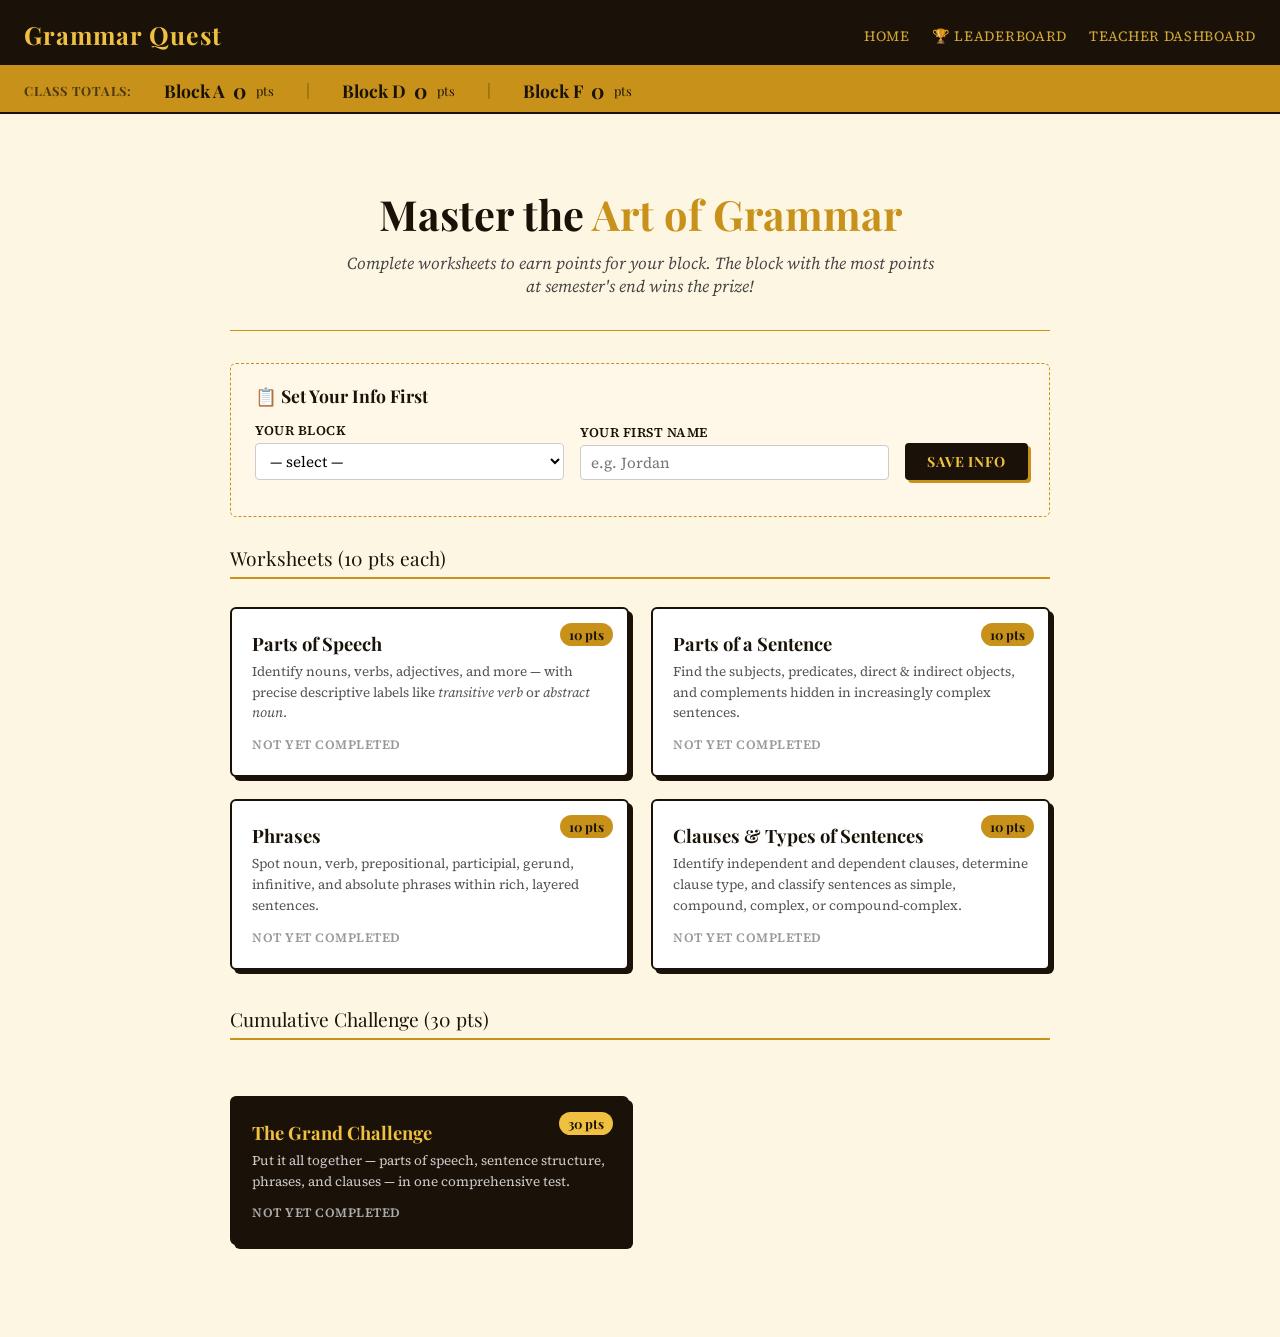
==== index.html @ 2d9fc7bc "Add files via upload" ====
<!DOCTYPE html>
<html lang="en">
<head>
<meta charset="UTF-8">
<meta name="viewport" content="width=device-width, initial-scale=1">
<title>Grammar Quest — Worksheets</title>
<link rel="stylesheet" href="css/style.css">
<style>
  .hero {
    text-align: center;
    padding: 44px 20px 32px;
    border-bottom: 1.5px solid var(--gold);
    margin-bottom: 32px;
  }
  .hero h2 {
    font-family: 'Playfair Display', serif;
    font-size: 2.6rem;
    color: var(--ink);
    line-height: 1.15;
  }
  .hero h2 span { color: var(--gold); }
  .hero p {
    font-size: 1.05rem;
    color: #444;
    margin: 14px auto 0;
    max-width: 600px;
    font-style: italic;
  }
  .section-title {
    font-family: 'Playfair Display', serif;
    font-size: 1.2rem;
    color: var(--ink);
    margin-bottom: 6px;
    padding-bottom: 6px;
    border-bottom: 2px solid var(--gold);
  }
  .cumulative-card {
    background: var(--ink);
    color: var(--gold-light);
    margin-top: 28px;
  }
  .cumulative-card h3 { color: var(--gold-light); }
  .cumulative-card p  { color: #ccc; }
  .cumulative-card .card-pts { background: var(--gold-light); color: var(--ink); }
  .id-block {
    background: #fff8e8;
    border: 1.5px dashed var(--gold);
    border-radius: var(--radius);
    padding: 20px 24px;
    margin-bottom: 28px;
  }
  .id-block h4 { font-family: 'Playfair Display', serif; font-size: 1.1rem; margin-bottom: 14px; }
  .id-row { display: flex; gap: 16px; flex-wrap: wrap; align-items: flex-end; }
  .id-row .field { flex:1; min-width: 120px; }
  .id-row label { font-size:.83rem; font-weight:600; letter-spacing:.04em; text-transform:uppercase; display:block; margin-bottom:4px; }
  .id-row select, .id-row input {
    font-family:'Source Serif 4',serif; font-size:.95rem;
    border:1.5px solid #ccc; padding:6px 10px; border-radius:4px; background:#fff; width:100%;
  }
  #id-status { font-size:.83rem; color:var(--correct); padding-bottom:6px; }
</style>
</head>
<body>

<header class="site-header">
  <h1>Grammar Quest</h1>
  <nav>
    <a href="index.html">Home</a>
    <a href="leaderboard.html">🏆 Leaderboard</a>
    <a href="teacher.html">Teacher Dashboard</a>
  </nav>
</header>

<div class="scoreboard-bar" id="scoreboard-bar"></div>

<div class="page">

  <div class="hero">
    <h2>Master the <span>Art of Grammar</span></h2>
    <p>Complete worksheets to earn points for your block. The block with the most points at semester's end wins the prize!</p>
  </div>

  <!-- Student Identity -->
  <div class="id-block">
    <h4>📋 Set Your Info First</h4>
    <div class="id-row">
      <div class="field">
        <label for="gg-block">Your Block</label>
        <select id="gg-block">
          <option value="">— select —</option>
          <option value="A">Block A</option>
          <option value="D">Block D</option>
          <option value="F">Block F</option>
        </select>
      </div>
      <div class="field">
        <label for="gg-name">Your First Name</label>
        <input id="gg-name" type="text" placeholder="e.g. Jordan" maxlength="40">
      </div>
      <div class="field" style="flex:0">
        <label>&nbsp;</label>
        <button onclick="saveId()" class="submit-btn" style="padding:7px 20px;font-size:.88rem;white-space:nowrap">Save Info</button>
      </div>
    </div>
    <div id="id-status" style="margin-top:10px"></div>
  </div>

  <!-- Worksheet Grid -->
  <div class="section-title">Worksheets (10 pts each)</div>
  <div class="worksheet-grid">

    <a class="ws-card" href="worksheets/parts-of-speech.html">
      <span class="card-pts">10 pts</span>
      <h3>Parts of Speech</h3>
      <p>Identify nouns, verbs, adjectives, and more — with precise descriptive labels like <em>transitive verb</em> or <em>abstract noun</em>.</p>
      <div class="card-status pending" id="status-pos">Not yet completed</div>
    </a>

    <a class="ws-card" href="worksheets/parts-of-sentence.html">
      <span class="card-pts">10 pts</span>
      <h3>Parts of a Sentence</h3>
      <p>Find the subjects, predicates, direct & indirect objects, and complements hidden in increasingly complex sentences.</p>
      <div class="card-status pending" id="status-pos2">Not yet completed</div>
    </a>

    <a class="ws-card" href="worksheets/phrases.html">
      <span class="card-pts">10 pts</span>
      <h3>Phrases</h3>
      <p>Spot noun, verb, prepositional, participial, gerund, infinitive, and absolute phrases within rich, layered sentences.</p>
      <div class="card-status pending" id="status-phr">Not yet completed</div>
    </a>

    <a class="ws-card" href="worksheets/clauses.html">
      <span class="card-pts">10 pts</span>
      <h3>Clauses &amp; Types of Sentences</h3>
      <p>Identify independent and dependent clauses, determine clause type, and classify sentences as simple, compound, complex, or compound-complex.</p>
      <div class="card-status pending" id="status-cls">Not yet completed</div>
    </a>

  </div>

  <!-- Cumulative -->
  <div class="section-title" style="margin-top:36px">Cumulative Challenge (30 pts)</div>
  <div class="worksheet-grid">
    <a class="ws-card cumulative-card" href="worksheets/cumulative.html">
      <span class="card-pts">30 pts</span>
      <h3>The Grand Challenge</h3>
      <p>Put it all together — parts of speech, sentence structure, phrases, and clauses — in one comprehensive test.</p>
      <div class="card-status pending" id="status-cum" style="color:#aaa">Not yet completed</div>
    </a>
  </div>

  <!-- My scores summary -->
  <div id="my-scores" style="margin-top:36px; display:none">
    <div class="section-title">My Progress</div>
    <div id="scores-detail" style="margin-top:14px;font-size:.93rem;line-height:1.9"></div>
  </div>

</div>

<script src="js/core.js"></script>
<script>
  GG.renderScoreboardBar();

  // Prefill saved identity
  const s = GG.getStudent();
  if (s) {
    document.getElementById('gg-block').value = s.block;
    document.getElementById('gg-name').value  = s.name;
    document.getElementById('id-status').textContent = `✓ Saved as ${s.name} — Block ${s.block}`;
  }

  function saveId() {
    const block = document.getElementById('gg-block').value;
    const name  = document.getElementById('gg-name').value.trim();
    if (!block || !name) { alert('Please select your block and enter your first name.'); return; }
    GG.setStudent(block, name);
    document.getElementById('id-status').textContent = `✓ Saved as ${name} — Block ${block}`;
    GG.submitToLeaderboard({ block, name }, GG.getTotalPoints());
    GG.renderScoreboardBar();
  }

  // Show completion statuses
  const scores = GG.getScores();
  const map = {
    'parts-of-speech':    'status-pos',
    'parts-of-sentence':  'status-pos2',
    'phrases':            'status-phr',
    'clauses':            'status-cls',
    'cumulative':         'status-cum',
  };
  let detail = '';
  Object.entries(map).forEach(([id, elId]) => {
    const sc = scores[id];
    const el = document.getElementById(elId);
    if (sc) {
      el.className = 'card-status done';
      el.textContent = `✓ Completed — ${sc.points}/${sc.total} pts`;
      detail += `<div>📄 ${id.replace(/-/g,' ').replace(/\b\w/g,c=>c.toUpperCase())}: <strong>${sc.points}/${sc.total} pts</strong></div>`;
    }
  });

  const totalPts = GG.getTotalPoints();
  if (totalPts > 0 && s) {
    const myScores = document.getElementById('my-scores');
    myScores.style.display = 'block';
    document.getElementById('scores-detail').innerHTML = detail +
      `<div style="margin-top:8px;font-weight:700;font-size:1.05rem">Total: ${totalPts} points</div>`;
  }
</script>
</body>
</html>
---- css/style.css ----
@import url('https://fonts.googleapis.com/css2?family=Playfair+Display:wght@400;700;900&family=Source+Serif+4:ital,wght@0,300;0,400;0,600;1,400&display=swap');

:root {
  --ink: #1a1208;
  --parchment: #fdf6e3;
  --cream: #f5ead0;
  --gold: #c8921a;
  --gold-light: #f0c040;
  --red: #8b2020;
  --green: #1a5c2e;
  --blue: #1a3a5c;
  --highlight: #ffe066;
  --shadow: rgba(26,18,8,0.18);
  --correct: #1a5c2e;
  --wrong: #8b2020;
  --radius: 6px;
}

*, *::before, *::after { box-sizing: border-box; margin: 0; padding: 0; }

body {
  font-family: 'Source Serif 4', Georgia, serif;
  background: var(--parchment);
  color: var(--ink);
  min-height: 100vh;
  padding: 0 0 60px 0;
}

/* ─── Header ─── */
.site-header {
  background: var(--ink);
  color: var(--gold-light);
  padding: 18px 24px 14px;
  display: flex;
  align-items: center;
  justify-content: space-between;
  border-bottom: 3px solid var(--gold);
}
.site-header h1 {
  font-family: 'Playfair Display', serif;
  font-size: 1.55rem;
  letter-spacing: 0.04em;
}
.site-header nav a {
  color: var(--gold-light);
  text-decoration: none;
  margin-left: 18px;
  font-size: 0.88rem;
  letter-spacing: 0.05em;
  text-transform: uppercase;
  opacity: 0.85;
  transition: opacity 0.2s;
}
.site-header nav a:hover { opacity: 1; text-decoration: underline; }

/* ─── Leaderboard banner ─── */
.scoreboard-bar {
  background: var(--gold);
  color: var(--ink);
  padding: 8px 24px;
  display: flex;
  gap: 32px;
  align-items: center;
  font-family: 'Playfair Display', serif;
  font-weight: 700;
  font-size: 0.95rem;
  border-bottom: 2px solid var(--ink);
  flex-wrap: wrap;
}
.scoreboard-bar .block-score { display: flex; gap: 8px; align-items: center; }
.scoreboard-bar .block-label { font-size: 1.1rem; }
.scoreboard-bar .pts { font-size: 0.8rem; font-weight: 400; margin-left: 2px; }

/* ─── Page wrapper ─── */
.page { max-width: 860px; margin: 0 auto; padding: 32px 20px; }

/* ─── Hero / Worksheet card ─── */
.worksheet-header {
  border: 2px solid var(--ink);
  background: var(--cream);
  padding: 28px 32px 22px;
  margin-bottom: 32px;
  position: relative;
  box-shadow: 4px 4px 0 var(--ink);
}
.worksheet-header::before {
  content: '';
  position: absolute;
  top: 6px; left: 6px; right: -6px; bottom: -6px;
  border: 1.5px solid var(--gold);
  pointer-events: none;
}
.worksheet-header h2 {
  font-family: 'Playfair Display', serif;
  font-size: 2rem;
  color: var(--ink);
  margin-bottom: 6px;
}
.worksheet-header .subtitle {
  font-style: italic;
  color: var(--blue);
  font-size: 0.95rem;
  margin-bottom: 12px;
}
.worksheet-header .meta {
  display: flex; gap: 20px; flex-wrap: wrap;
  font-size: 0.82rem; color: #555; letter-spacing: 0.03em;
}
.badge {
  display: inline-block;
  background: var(--ink);
  color: var(--gold-light);
  font-family: 'Playfair Display', serif;
  font-size: 0.78rem;
  padding: 3px 10px;
  border-radius: 2px;
  letter-spacing: 0.08em;
  text-transform: uppercase;
}

/* ─── Student ID section ─── */
.student-id-section {
  background: #fff8e8;
  border: 1.5px solid var(--gold);
  padding: 18px 24px;
  margin-bottom: 28px;
  border-radius: var(--radius);
  display: flex;
  gap: 20px;
  flex-wrap: wrap;
  align-items: flex-end;
}
.student-id-section label {
  font-size: 0.85rem;
  font-weight: 600;
  letter-spacing: 0.04em;
  text-transform: uppercase;
  display: block;
  margin-bottom: 5px;
}
.student-id-section select,
.student-id-section input {
  font-family: 'Source Serif 4', serif;
  font-size: 0.95rem;
  border: 1.5px solid #bbb;
  padding: 6px 10px;
  border-radius: 4px;
  background: #fff;
  outline: none;
}
.student-id-section select:focus,
.student-id-section input:focus {
  border-color: var(--gold);
}
.student-id-section .field { flex: 1; min-width: 140px; }

/* ─── Instructions ─── */
.instructions {
  background: var(--blue);
  color: #e8f0ff;
  border-radius: var(--radius);
  padding: 14px 20px;
  font-size: 0.88rem;
  line-height: 1.7;
  margin-bottom: 28px;
}
.instructions strong { color: var(--gold-light); }

/* ─── Questions ─── */
.question-block {
  background: #fff;
  border: 1px solid #ddd;
  border-left: 4px solid var(--gold);
  border-radius: var(--radius);
  padding: 18px 20px;
  margin-bottom: 16px;
  transition: border-color 0.2s, box-shadow 0.2s;
}
.question-block.answered-correct {
  border-left-color: var(--correct);
  background: #f3fbf5;
}
.question-block.answered-wrong {
  border-left-color: var(--wrong);
  background: #fdf5f5;
}
.question-num {
  font-family: 'Playfair Display', serif;
  font-size: 0.78rem;
  font-weight: 700;
  color: var(--gold);
  letter-spacing: 0.1em;
  text-transform: uppercase;
  margin-bottom: 6px;
}
.question-text {
  font-size: 1.05rem;
  line-height: 1.75;
  margin-bottom: 12px;
}
.question-text mark {
  background: var(--highlight);
  padding: 1px 3px;
  border-radius: 2px;
  font-weight: 600;
}
.question-text strong {
  text-decoration: underline;
  text-decoration-color: var(--red);
  text-underline-offset: 3px;
}
.question-text em.phrase-mark {
  font-style: normal;
  border-bottom: 2px dashed var(--blue);
}

/* ─── Answer choices ─── */
.choices {
  display: flex;
  flex-direction: column;
  gap: 7px;
}
.choice-btn {
  font-family: 'Source Serif 4', serif;
  font-size: 0.92rem;
  text-align: left;
  background: var(--parchment);
  border: 1.5px solid #ccc;
  border-radius: 4px;
  padding: 8px 14px;
  cursor: pointer;
  transition: all 0.15s;
  display: flex;
  align-items: center;
  gap: 10px;
}
.choice-btn:hover:not(:disabled) {
  border-color: var(--gold);
  background: #fff8e0;
}
.choice-btn.selected { border-color: var(--gold); background: #fff8e0; font-weight: 600; }
.choice-btn.correct  { border-color: var(--correct); background: #e6f7ec; color: var(--correct); }
.choice-btn.wrong    { border-color: var(--wrong); background: #fde8e8; color: var(--wrong); }
.choice-btn:disabled { cursor: default; }
.choice-letter {
  font-family: 'Playfair Display', serif;
  font-weight: 700;
  width: 22px;
  height: 22px;
  border-radius: 50%;
  background: #ddd;
  display: flex;
  align-items: center;
  justify-content: center;
  font-size: 0.78rem;
  flex-shrink: 0;
}
.choice-btn.correct .choice-letter { background: var(--correct); color: #fff; }
.choice-btn.wrong   .choice-letter { background: var(--wrong); color: #fff; }

/* ─── Feedback ─── */
.feedback {
  margin-top: 10px;
  font-size: 0.85rem;
  line-height: 1.6;
  padding: 8px 12px;
  border-radius: 4px;
  display: none;
}
.feedback.show { display: block; }
.feedback.correct-fb { background: #e6f7ec; color: var(--correct); border-left: 3px solid var(--correct); }
.feedback.wrong-fb   { background: #fde8e8; color: var(--wrong); border-left: 3px solid var(--wrong); }

/* ─── Progress & Submit ─── */
.progress-bar-wrap {
  background: #e0d8c8;
  border-radius: 20px;
  height: 10px;
  margin-bottom: 8px;
  overflow: hidden;
}
.progress-bar-fill {
  height: 100%;
  background: linear-gradient(90deg, var(--gold), var(--gold-light));
  border-radius: 20px;
  transition: width 0.4s ease;
}
.progress-text {
  font-size: 0.82rem;
  color: #777;
  margin-bottom: 24px;
}

.submit-btn {
  font-family: 'Playfair Display', serif;
  font-size: 1.05rem;
  font-weight: 700;
  background: var(--ink);
  color: var(--gold-light);
  border: 2px solid var(--ink);
  padding: 12px 36px;
  cursor: pointer;
  letter-spacing: 0.06em;
  text-transform: uppercase;
  border-radius: 4px;
  transition: all 0.2s;
  box-shadow: 3px 3px 0 var(--gold);
}
.submit-btn:hover:not(:disabled) {
  background: var(--gold);
  color: var(--ink);
  box-shadow: none;
  transform: translate(2px, 2px);
}
.submit-btn:disabled { opacity: 0.5; cursor: default; }

/* ─── Results panel ─── */
.results-panel {
  display: none;
  background: var(--ink);
  color: var(--gold-light);
  border-radius: var(--radius);
  padding: 30px 28px;
  margin-top: 30px;
  text-align: center;
  box-shadow: 5px 5px 0 var(--gold);
}
.results-panel.show { display: block; }
.results-panel h3 {
  font-family: 'Playfair Display', serif;
  font-size: 1.8rem;
  margin-bottom: 8px;
}
.results-panel .score-big {
  font-family: 'Playfair Display', serif;
  font-size: 3.5rem;
  font-weight: 900;
  color: var(--gold-light);
  line-height: 1;
  margin: 12px 0;
}
.results-panel .score-sub { font-size: 0.95rem; opacity: 0.8; margin-bottom: 20px; }
.results-panel .saved-msg {
  background: rgba(255,255,255,0.1);
  padding: 10px 16px;
  border-radius: 4px;
  font-size: 0.88rem;
  margin-top: 14px;
}

/* ─── Index page grid ─── */
.worksheet-grid {
  display: grid;
  grid-template-columns: repeat(auto-fill, minmax(260px, 1fr));
  gap: 22px;
  margin-top: 28px;
}
.ws-card {
  background: #fff;
  border: 2px solid var(--ink);
  border-radius: var(--radius);
  padding: 22px 20px;
  text-decoration: none;
  color: var(--ink);
  display: block;
  transition: all 0.18s;
  box-shadow: 4px 4px 0 var(--ink);
  position: relative;
}
.ws-card:hover {
  transform: translate(-2px, -2px);
  box-shadow: 6px 6px 0 var(--gold);
}
.ws-card .card-pts {
  position: absolute;
  top: 14px; right: 14px;
  background: var(--gold);
  color: var(--ink);
  font-family: 'Playfair Display', serif;
  font-weight: 700;
  font-size: 0.82rem;
  padding: 3px 9px;
  border-radius: 12px;
}
.ws-card h3 {
  font-family: 'Playfair Display', serif;
  font-size: 1.15rem;
  margin-bottom: 6px;
  padding-right: 56px;
}
.ws-card p {
  font-size: 0.84rem;
  color: #555;
  line-height: 1.55;
}
.ws-card .card-status {
  margin-top: 12px;
  font-size: 0.8rem;
  font-weight: 600;
  letter-spacing: 0.04em;
  text-transform: uppercase;
}
.ws-card .card-status.done { color: var(--correct); }
.ws-card .card-status.pending { color: #999; }

/* ─── Leaderboard page ─── */
.leaderboard-table {
  width: 100%;
  border-collapse: collapse;
  margin-top: 20px;
  font-size: 0.95rem;
}
.leaderboard-table th {
  background: var(--ink);
  color: var(--gold-light);
  font-family: 'Playfair Display', serif;
  font-weight: 700;
  padding: 10px 14px;
  text-align: left;
  letter-spacing: 0.05em;
}
.leaderboard-table td {
  padding: 10px 14px;
  border-bottom: 1px solid #e0d8c8;
}
.leaderboard-table tr:nth-child(even) td { background: var(--cream); }
.leaderboard-table tr:hover td { background: #fff8e0; }
.rank-1 td { font-weight: 700; color: var(--gold); }

/* ─── Responsive ─── */
@media (max-width: 600px) {
  .site-header { flex-direction: column; align-items: flex-start; gap: 8px; }
  .worksheet-header { padding: 20px 16px; }
  .worksheet-header h2 { font-size: 1.4rem; }
  .page { padding: 20px 12px; }
  .student-id-section { flex-direction: column; }
}
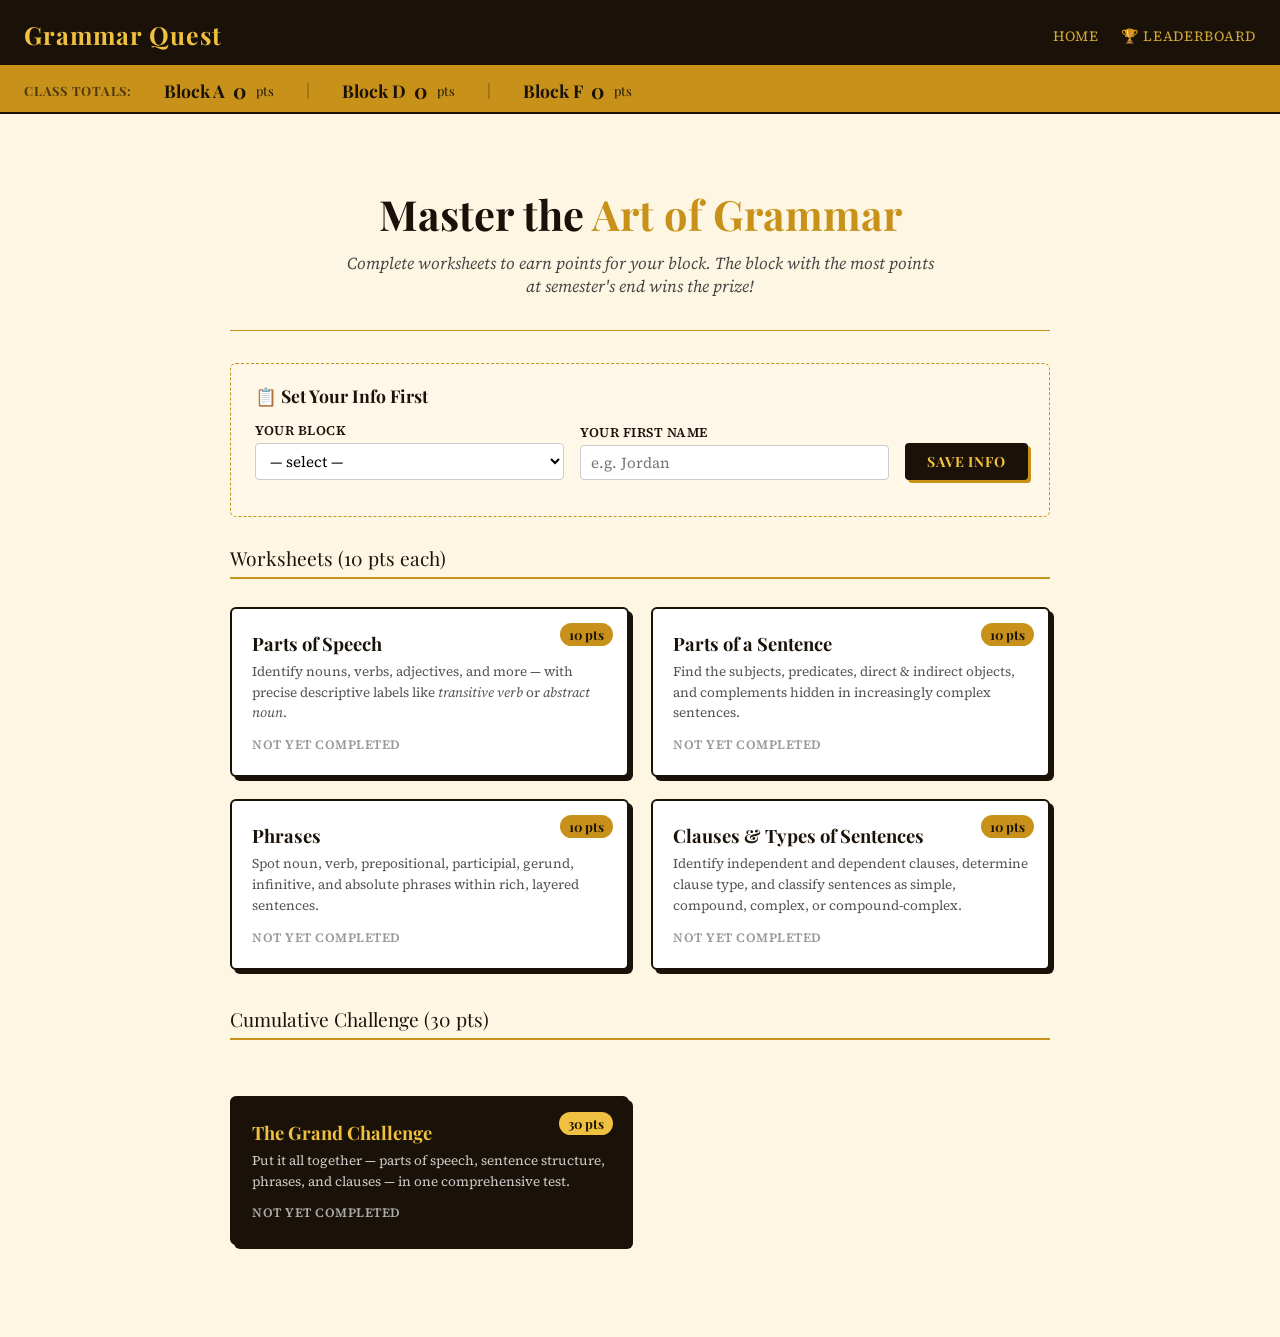
==== commit ac601a38: "Update index.html removed teacher dashboard link" ====
--- a/index.html
+++ b/index.html
@@ -67,7 +67,6 @@
   <nav>
     <a href="index.html">Home</a>
     <a href="leaderboard.html">🏆 Leaderboard</a>
-    <a href="teacher.html">Teacher Dashboard</a>
   </nav>
 </header>
 
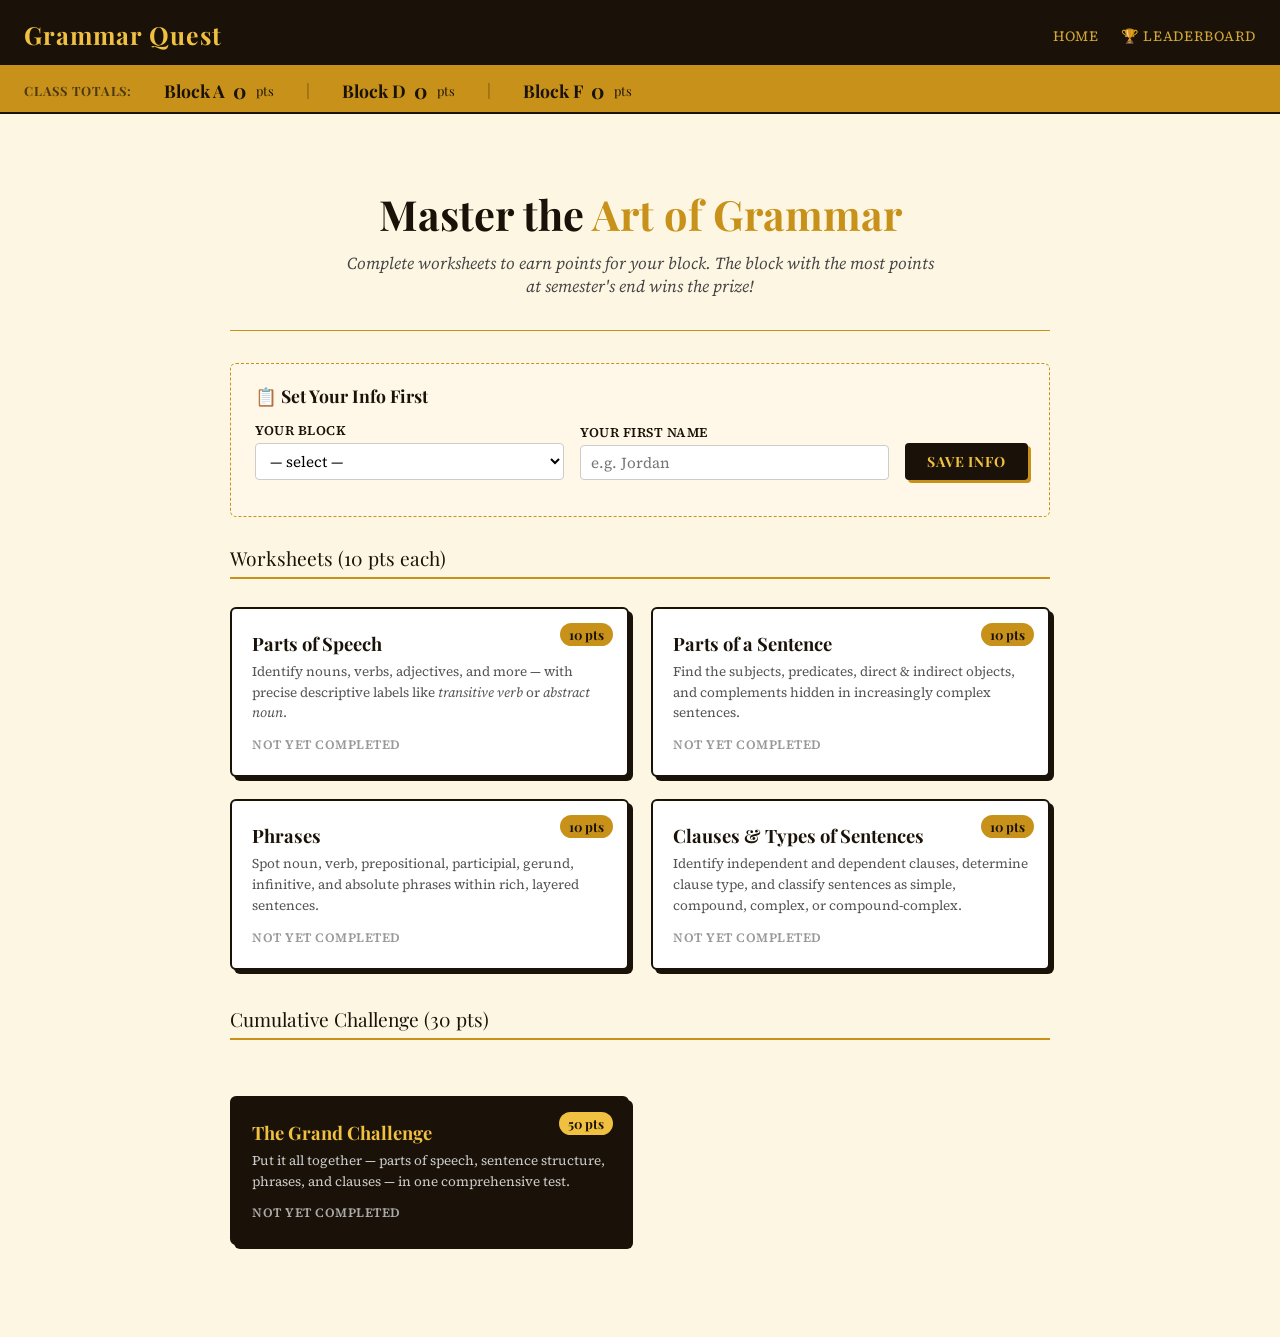
==== commit b5d42dcf: "Update index.html updating point values" ====
--- a/index.html
+++ b/index.html
@@ -142,7 +142,7 @@
   <div class="section-title" style="margin-top:36px">Cumulative Challenge (30 pts)</div>
   <div class="worksheet-grid">
     <a class="ws-card cumulative-card" href="worksheets/cumulative.html">
-      <span class="card-pts">30 pts</span>
+      <span class="card-pts">50 pts</span>
       <h3>The Grand Challenge</h3>
       <p>Put it all together — parts of speech, sentence structure, phrases, and clauses — in one comprehensive test.</p>
       <div class="card-status pending" id="status-cum" style="color:#aaa">Not yet completed</div>
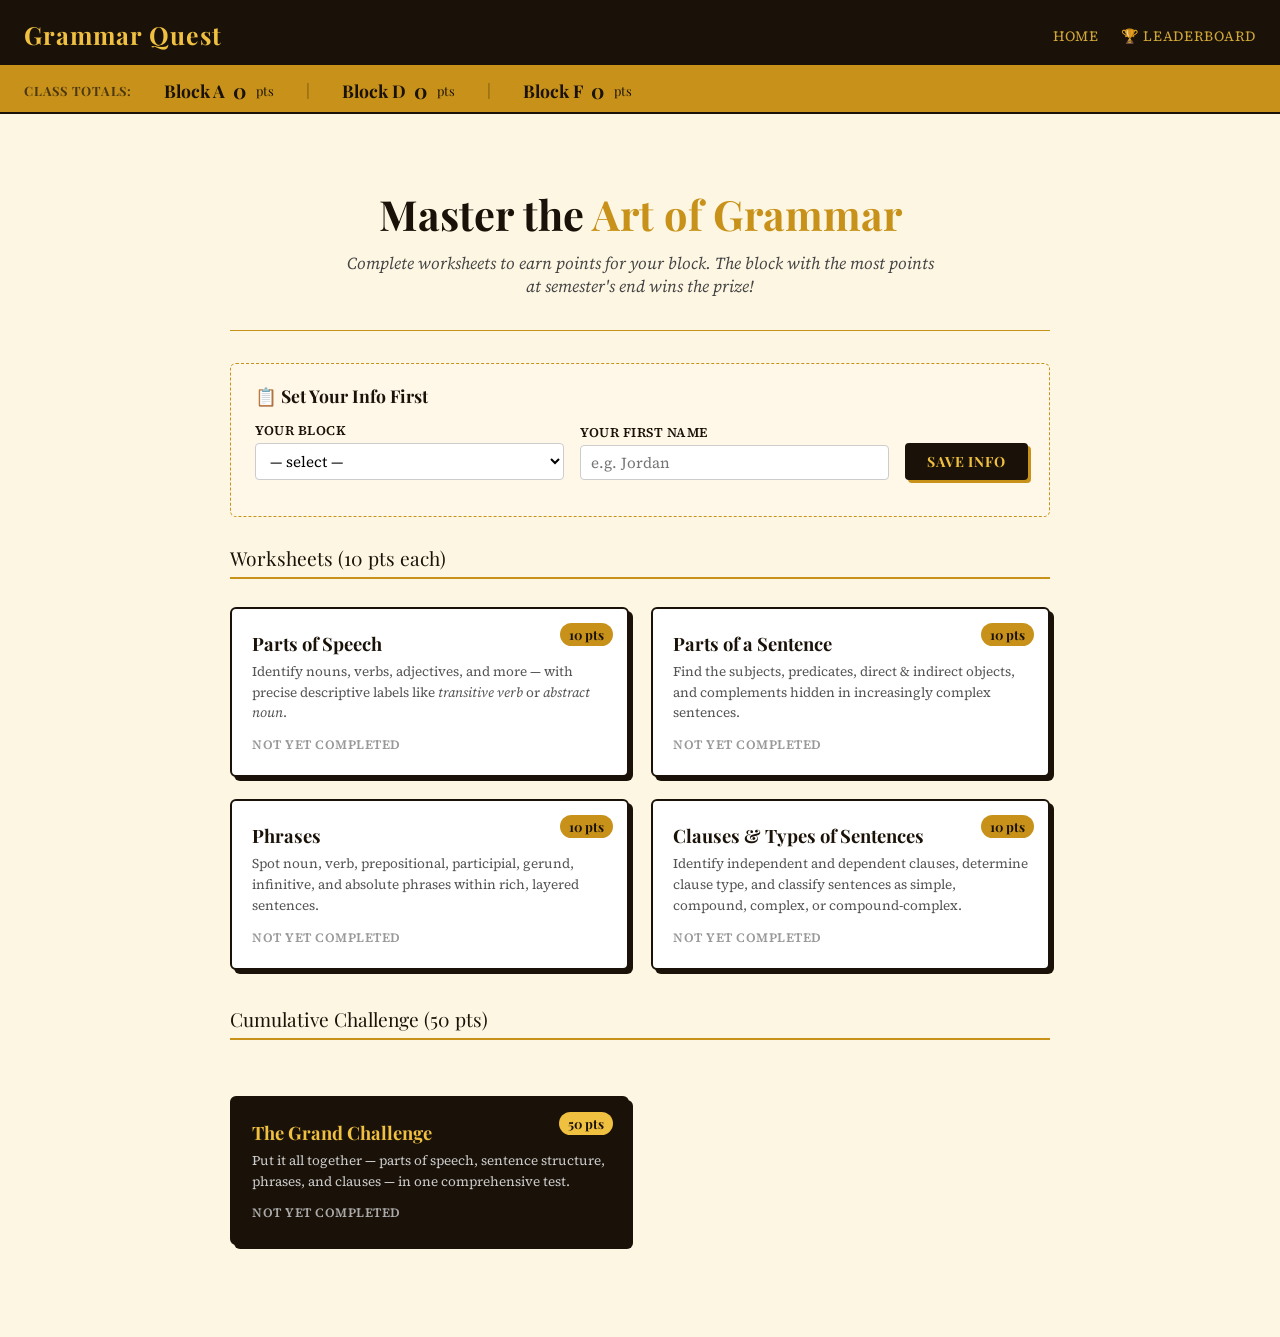
==== commit f9ebc8d8: "Update index.html updated text" ====
--- a/index.html
+++ b/index.html
@@ -139,7 +139,7 @@
   </div>
 
   <!-- Cumulative -->
-  <div class="section-title" style="margin-top:36px">Cumulative Challenge (30 pts)</div>
+  <div class="section-title" style="margin-top:36px">Cumulative Challenge (50 pts)</div>
   <div class="worksheet-grid">
     <a class="ws-card cumulative-card" href="worksheets/cumulative.html">
       <span class="card-pts">50 pts</span>
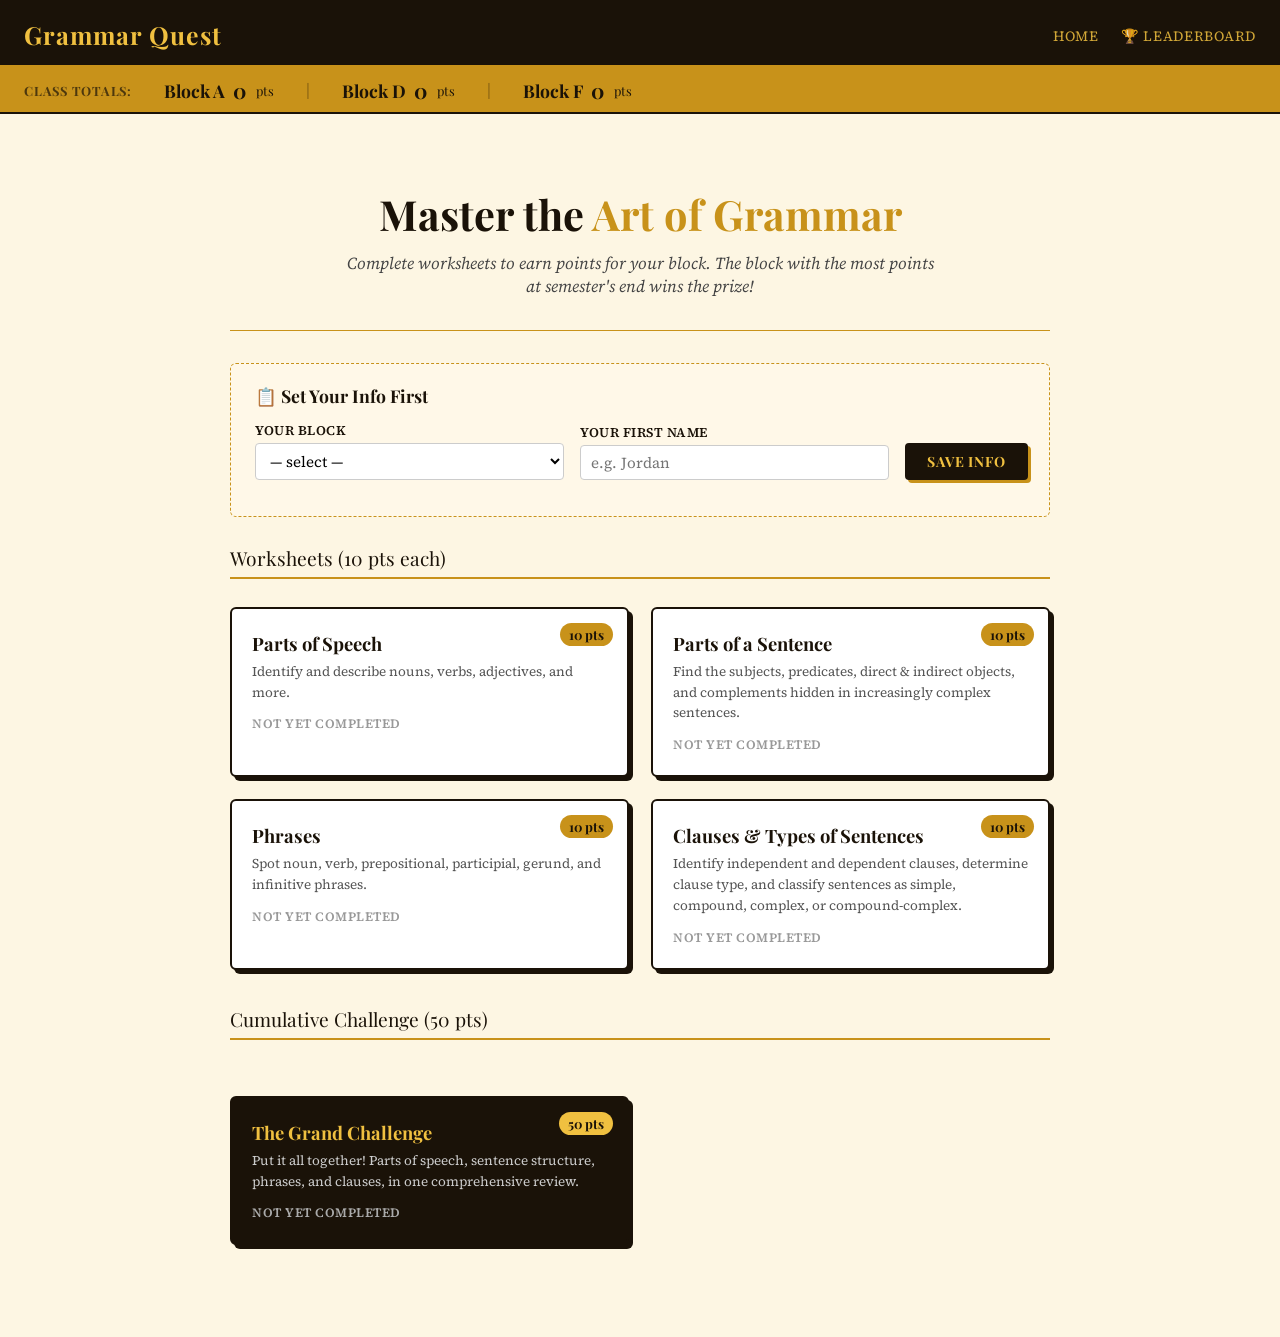
==== commit cd9ff65e: "Update index.html" ====
--- a/index.html
+++ b/index.html
@@ -111,7 +111,7 @@
     <a class="ws-card" href="worksheets/parts-of-speech.html">
       <span class="card-pts">10 pts</span>
       <h3>Parts of Speech</h3>
-      <p>Identify nouns, verbs, adjectives, and more — with precise descriptive labels like <em>transitive verb</em> or <em>abstract noun</em>.</p>
+      <p>Identify and describe nouns, verbs, adjectives, and more.</p>
       <div class="card-status pending" id="status-pos">Not yet completed</div>
     </a>
 
@@ -125,7 +125,7 @@
     <a class="ws-card" href="worksheets/phrases.html">
       <span class="card-pts">10 pts</span>
       <h3>Phrases</h3>
-      <p>Spot noun, verb, prepositional, participial, gerund, infinitive, and absolute phrases within rich, layered sentences.</p>
+      <p>Spot noun, verb, prepositional, participial, gerund, and infinitive phrases.</p>
       <div class="card-status pending" id="status-phr">Not yet completed</div>
     </a>
 
@@ -144,7 +144,7 @@
     <a class="ws-card cumulative-card" href="worksheets/cumulative.html">
       <span class="card-pts">50 pts</span>
       <h3>The Grand Challenge</h3>
-      <p>Put it all together — parts of speech, sentence structure, phrases, and clauses — in one comprehensive test.</p>
+      <p>Put it all together! Parts of speech, sentence structure, phrases, and clauses, in one comprehensive review.</p>
       <div class="card-status pending" id="status-cum" style="color:#aaa">Not yet completed</div>
     </a>
   </div>
